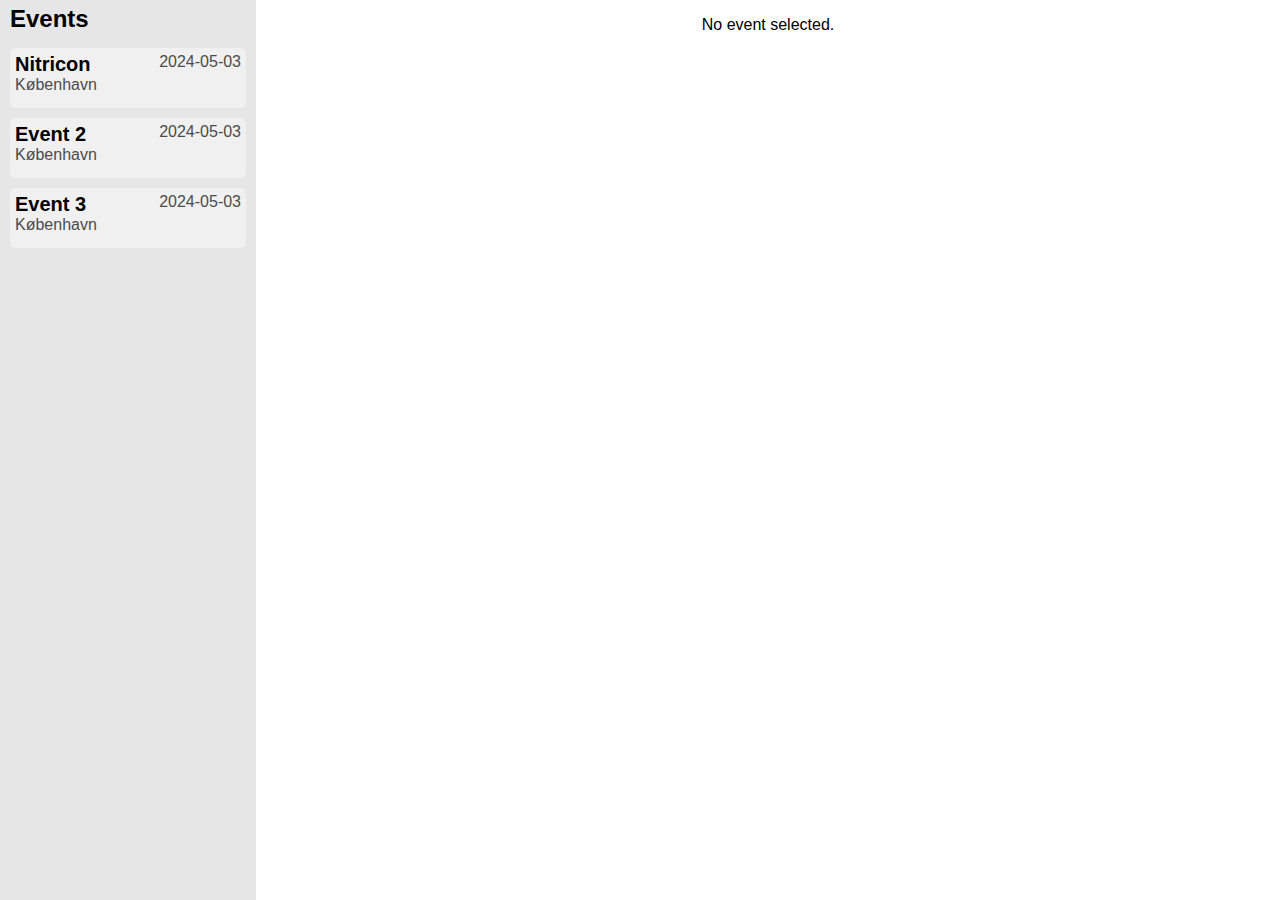
==== pages/feedback-admin-panel/index.html @ edd76552 "Started on admin panel & tweaks" ====
<!DOCTYPE html>
<html lang="en">
<head>
    <meta charset="UTF-8">
    <meta name="viewport" content="width=device-width, initial-scale=1.0">
    <script src="api.js"></script>
    <link rel="stylesheet" href="style.css">
    <!-- <link rel="icon" href="https://www.nitrilon.dk/wp-content/uploads/2024/02/Dice_Tegnebraet-1-300x300.png" sizes="192x192"> -->
    <title>Manage Event Ratings</title>
</head>
<body onload="onLoad()">
    <main>
        <section id="event-explorer-container">
            <h2>Events</h2>
            <div id="event-explorer">
                <article>
                    <div>
                        <h6>Nitricon</h6>
                        <p>2024-05-03</p>
                    </div>
                    <p>København</p>
                </article>
                <article>
                    <div>
                        <h6>Event 2</h6>
                        <p>2024-05-03</p>
                    </div>
                    <p>København</p>
                </article>
                <article>
                    <div>
                        <h6>Event 3</h6>
                        <p>2024-05-03</p>
                    </div>
                    <p>København</p>
                </article>
            </div>
        </section>
        <section id="feedback-view-container">
            <p id="no-event-selected-text">No event selected.</p>
        </section>
    </main>
</body>
</html>
---- pages/feedback-admin-panel/style.css ----
body {
    margin: 0;
    padding: 0;
    width: 100%;
    min-height: 100vh;
    font-family: -apple-system, BlinkMacSystemFont, 'Segoe UI', Roboto, Helvetica, Arial, sans-serif, 'Apple Color Emoji', 'Segoe UI Emoji', 'Segoe UI Symbol';
}

main {
    display: flex;
    width: 100%;
    min-height: 100vh;
}

h2 {
    margin: 0;
    padding: 5px 10px;
}

/*
    Event explorer (left side)
*/

#event-explorer-container {
    width: 20%;
    min-height: 100vh;
    background-color: rgb(230,230,230);
}

#event-explorer {
    display: flex;
    flex-direction: column;
    gap: 10px;
    padding: 10px;
}

/* Event boxes */

#event-explorer>article {
    height: 50px;
    overflow: hidden;
    padding: 5px;
    border-radius: 5px;
    background-color: rgb(240, 240, 240);
    transition-duration: 100ms;
    transition-property: background-color;
    user-select: none;
}

#event-explorer>article:hover {
    background-color: rgb(245, 245, 245);
    cursor: pointer;
}

#event-explorer>article:checked {
    background-color: rgb(250, 250, 250);
}

#event-explorer>article p {
    margin: 0;
    font-size: 1rem;
    color: rgb(75, 75, 75);
}

#event-explorer>article h6 {
    margin: 0;
    font-size: 1.25rem;
}

#event-explorer>article>div {
    display: flex;
    justify-content: space-between;
}



/* 
    Feedback View (right side)
*/

#feedback-view-container {
    display: flex;
    flex-direction: column;
    flex-grow: 1;
    width: auto;
}

#no-event-selected-text {
    align-self: center;
}
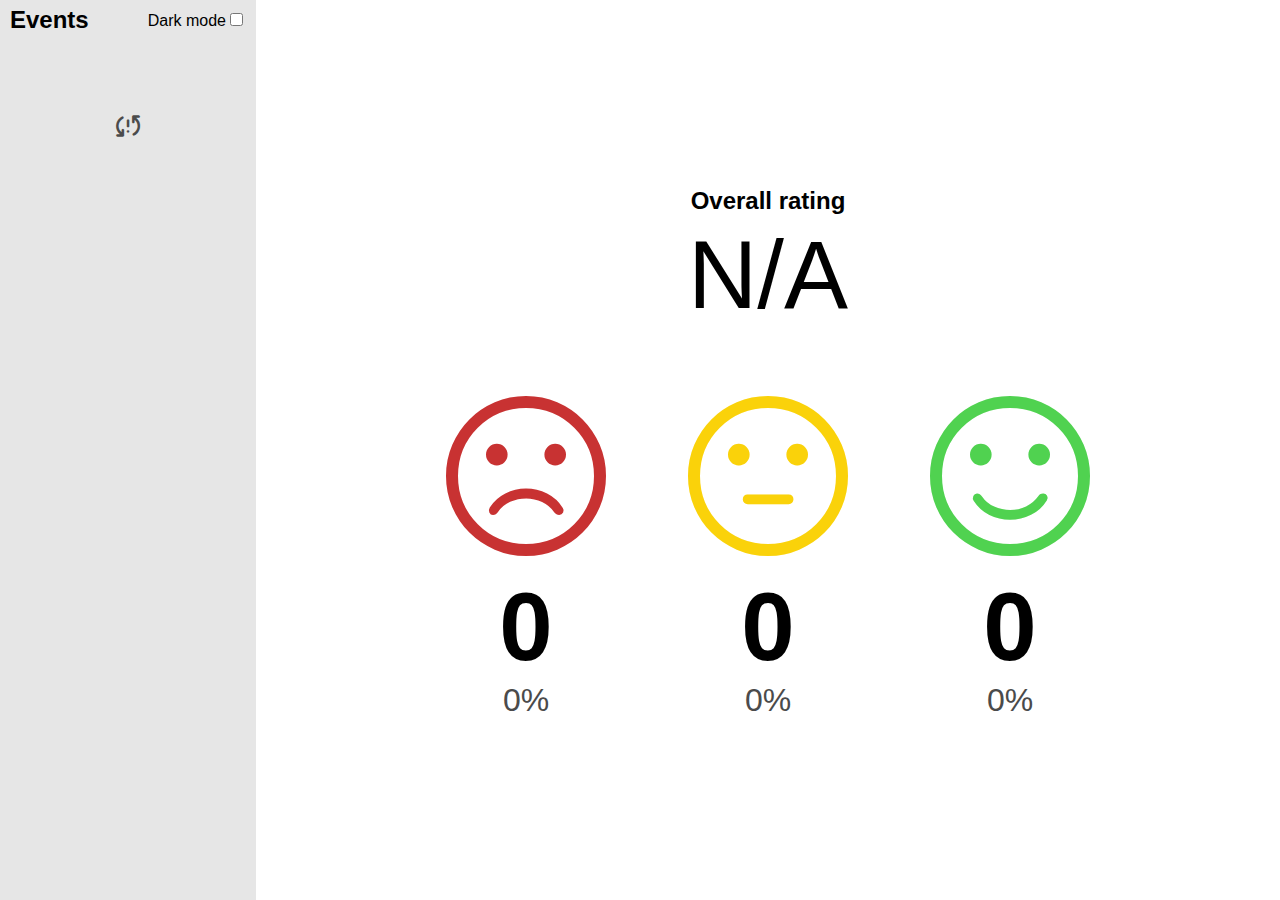
==== commit 5a661669: "Added admin panel & dark mode, errors etc." ====
--- a/pages/feedback-admin-panel/index.html
+++ b/pages/feedback-admin-panel/index.html
@@ -11,33 +11,36 @@
 <body onload="onLoad()">
     <main>
         <section id="event-explorer-container">
-            <h2>Events</h2>
+            <div id="event-explorer-header">
+                <h2>Events</h2>
+                <label for="dark-mode-switch"><span>Dark mode</span><input type="checkbox" name="dark-mode" id="dark-mode-switch"></label>
+            </div>
             <div id="event-explorer">
-                <article>
-                    <div>
-                        <h6>Nitricon</h6>
-                        <p>2024-05-03</p>
-                    </div>
-                    <p>København</p>
-                </article>
-                <article>
-                    <div>
-                        <h6>Event 2</h6>
-                        <p>2024-05-03</p>
-                    </div>
-                    <p>København</p>
-                </article>
-                <article>
-                    <div>
-                        <h6>Event 3</h6>
-                        <p>2024-05-03</p>
-                    </div>
-                    <p>København</p>
-                </article>
+                <a href="." id="sync-error" class="material-symbols-rounded">sync_problem</a>
             </div>
         </section>
         <section id="feedback-view-container">
-            <p id="no-event-selected-text">No event selected.</p>
+            <article>
+                <h2>Overall rating</h2>
+                <p id="overall-rating-display">N/A</p>
+            </article>
+            <article id="feedback-view-individual-containers">
+                <div>
+                    <span class="material-symbols-rounded color-red">sentiment_dissatisfied</span>
+                    <h3 id="feedback-individual-display-amount-1">0</h3>
+                    <p id="feedback-individual-display-percentage-1">0%</h3>
+                </div>
+                <div>
+                    <span class="material-symbols-rounded color-yellow">sentiment_neutral</span>
+                    <h3 id="feedback-individual-display-amount-2">0</h3>
+                    <p id="feedback-individual-display-percentage-2">0%</h3>
+                </div>
+                <div>
+                    <span class="material-symbols-rounded color-green">sentiment_satisfied</span>
+                    <h3 id="feedback-individual-display-amount-3">0</h3>
+                    <p id="feedback-individual-display-percentage-3">0%</h3>
+                </div>
+            </article>
         </section>
     </main>
 </body>
--- a/pages/feedback-admin-panel/style.css
+++ b/pages/feedback-admin-panel/style.css
@@ -1,3 +1,35 @@
+@import url('https://fonts.googleapis.com/css2?family=Material+Symbols+Rounded:opsz,wght,FILL,GRAD@24,500,1,0');
+
+:root {
+    --base: white;
+    --baseText: black;
+    --baseSecondaryText: rgb(75, 75, 75);
+
+    --eventExplorer: rgb(230,230,230);
+
+    --eventExplorerElement: rgb(240, 240, 240);
+    --eventExplorerElementHover: rgb(245, 245, 245);
+    --eventExplorerElementChecked: rgb(250, 250, 250);
+}
+
+:root:has(#dark-mode-switch:checked) {
+    --base: black;
+    --baseText: white;
+    --baseSecondaryText: rgb(180, 180, 180);
+
+    --eventExplorer: rgb(25,25,25);
+
+    --eventExplorerElement: rgb(15, 15, 15);
+    --eventExplorerElementHover: rgb(40, 40, 40);
+    --eventExplorerElementChecked: rgb(50, 50, 50);
+}
+
+
+
+/* 
+    General styling
+*/
+
 body {
     margin: 0;
     padding: 0;
@@ -10,21 +42,57 @@
     display: flex;
     width: 100%;
     min-height: 100vh;
+    background-color: var(--base);
+    color: var(--baseText);
+    transition-property: color background-color;
+    transition-duration: 100ms;
 }
 
 h2 {
     margin: 0;
     padding: 5px 10px;
 }
+
+
+
+
+/*
+    Colors for ratings etc.
+*/
+
+.color-green {
+    color: rgb(80, 210, 80)
+}
+
+.color-yellow {
+    color: rgb(250, 210, 10)
+}
+
+.color-red {
+    color: rgb(200, 50, 50)
+}
+
+
 
 /*
     Event explorer (left side)
 */
+
+#event-explorer-header {
+    display: flex;
+    justify-content: space-between;
+    align-items: center;
+}
+
+#event-explorer-header>label {
+    padding: 10px;
+    user-select: none;
+}
 
 #event-explorer-container {
     width: 20%;
     min-height: 100vh;
-    background-color: rgb(230,230,230);
+    background-color: var(--eventExplorer);
 }
 
 #event-explorer {
@@ -36,42 +104,70 @@
 
 /* Event boxes */
 
-#event-explorer>article {
-    height: 50px;
+#event-explorer>label {
+    margin: 0;
+    height: 60px;
     overflow: hidden;
     padding: 5px;
     border-radius: 5px;
-    background-color: rgb(240, 240, 240);
+    background-color: var(--eventExplorerElement);
     transition-duration: 100ms;
-    transition-property: background-color;
-    user-select: none;
-}
-
-#event-explorer>article:hover {
-    background-color: rgb(245, 245, 245);
+    transition-property: background-color left;
+    position: relative;
+    left: 0;
+    user-select: none;
+    box-sizing: border-box;
+}
+
+#event-explorer>label:hover {
+    background-color: var(--eventExplorerElementHover);
     cursor: pointer;
-}
-
-#event-explorer>article:checked {
-    background-color: rgb(250, 250, 250);
-}
-
-#event-explorer>article p {
+    left: 5px;
+}
+
+#event-explorer>label p {
     margin: 0;
     font-size: 1rem;
-    color: rgb(75, 75, 75);
-}
-
-#event-explorer>article h6 {
+    color: var(--baseSecondaryText);
+}
+
+#event-explorer>label h6 {
     margin: 0;
     font-size: 1.25rem;
 }
 
-#event-explorer>article>div {
+#event-explorer>label>div {
     display: flex;
     justify-content: space-between;
 }
 
+#event-explorer input {
+    display: none;
+}
+
+#event-explorer input:checked + label {
+    left: 25px;
+    background-color: var(--eventExplorerElementChecked);
+}
+
+/* In case of error */
+
+#sync-error {
+    text-align: center;
+    align-self: center;
+    margin: 50px;
+    padding: 10px;
+    user-select: none;
+    color: var(--baseSecondaryText);
+    font-size: 2rem;
+    text-decoration: none;
+    transition-property: color;
+    transition-duration: 100ms;
+}
+
+#sync-error:hover {
+    color: var(--baseText);
+}
 
 
 /* 
@@ -83,8 +179,56 @@
     flex-direction: column;
     flex-grow: 1;
     width: auto;
-}
-
-#no-event-selected-text {
-    align-self: center;
+    justify-content: center;
+    align-items: center;
+    gap: 50px;
+    text-align: center;
+    overflow: scroll;
+}
+
+#feedback-view-individual-containers {
+    display: flex;
+    justify-content: center;
+    gap: 50px;
+}
+
+#feedback-view-individual-containers>div {
+    display: flex;
+    flex-direction: column;
+    justify-content: center;
+    align-items: center;
+}
+
+
+#feedback-view-individual-containers span, 
+#feedback-view-individual-containers p, 
+#feedback-view-individual-containers h3,
+#overall-rating-display {
+    margin: 0;
+}
+
+#overall-rating-display {
+    font-size: 6rem;
+}
+
+
+#feedback-view-individual-containers h3 {
+    font-size: 6rem;
+}
+
+
+#feedback-view-individual-containers p {
+    font-size: 2rem;
+    color: var(--baseSecondaryText);
+}
+
+#feedback-view-individual-containers span {
+    font-size: 12rem;
+    user-select: none;
+    transition-property: scale;
+    transition-duration: 250ms;
+}
+
+#feedback-view-individual-containers>div span:hover {
+    scale: 1.05;
 }